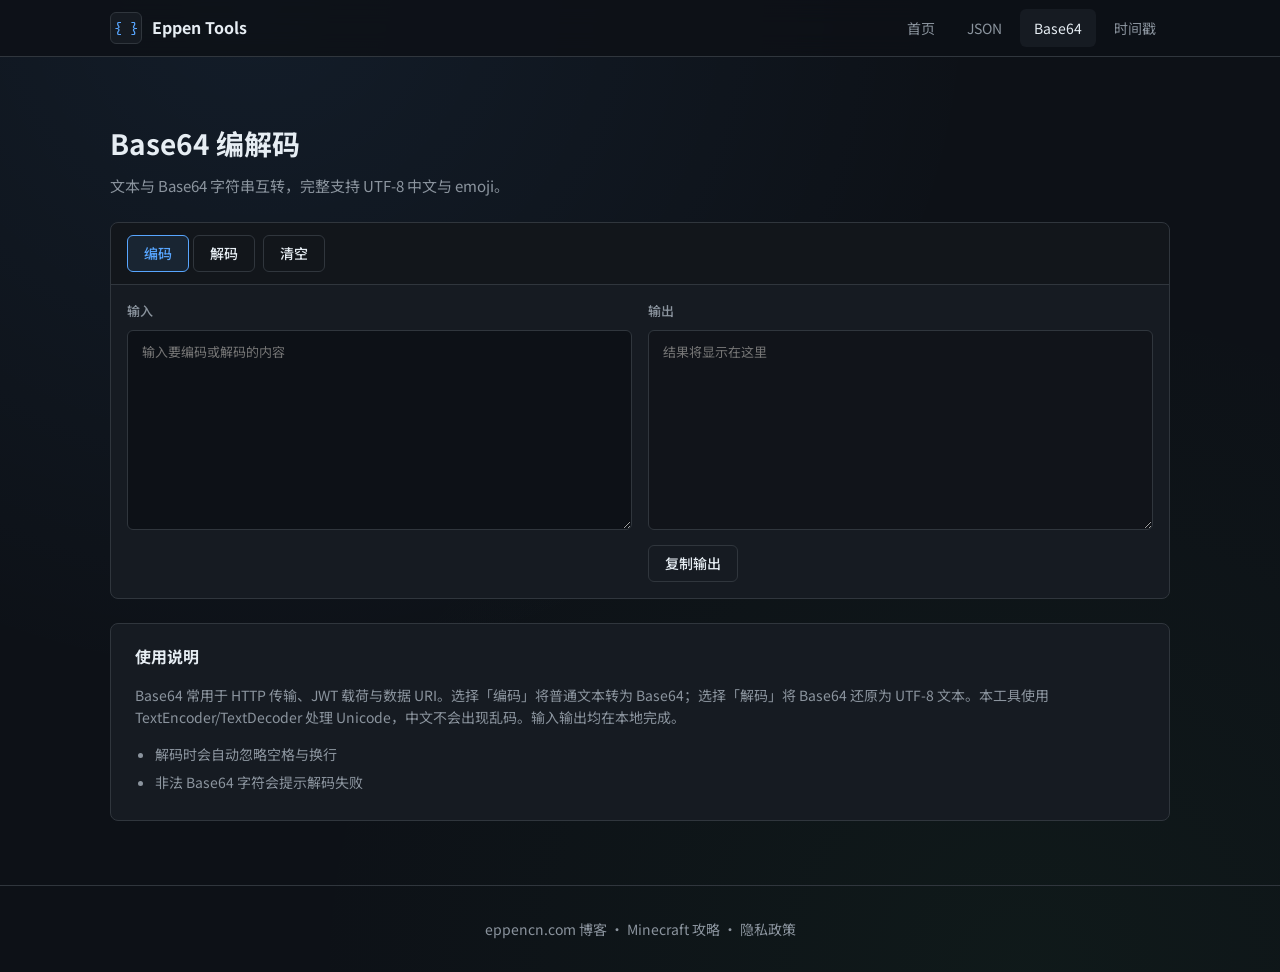
==== base64.html @ d5dbe2d1 "初始化开发者工具站 tools.eppencn.com。 包含 JSON 格式化、Base64 编解码、Unix 时间戳转换及 GitHub Pages 部署配置。  Co-authored-by: " ====
<!DOCTYPE html>
<html lang="zh-CN">
<head>
  <meta charset="UTF-8">
  <meta name="viewport" content="width=device-width, initial-scale=1.0">
  <meta name="description" content="免费在线 Base64 编码与解码工具，支持 UTF-8 中文。浏览器本地运行，数据不上传。">
  <meta name="google-adsense-account" content="ca-pub-2045994937692573">
  <title>Base64 编解码 · Eppen Tools</title>
  <link rel="preconnect" href="https://fonts.googleapis.com">
  <link rel="preconnect" href="https://fonts.gstatic.com" crossorigin>
  <link href="https://fonts.googleapis.com/css2?family=IBM+Plex+Mono:wght@400;500&family=Noto+Sans+SC:wght@400;500;700&display=swap" rel="stylesheet">
  <link rel="stylesheet" href="css/style.css?v=1">
</head>
<body data-page="base64">
  <header class="site-header">
    <nav class="nav container">
      <a class="logo" href="index.html">
        <span class="logo-icon">{ }</span>
        <span>Eppen Tools</span>
      </a>
      <button class="nav-toggle" id="navToggle" aria-label="打开菜单">
        <span></span><span></span><span></span>
      </button>
      <ul class="nav-links" id="navLinks">
        <li><a href="index.html" data-nav="home">首页</a></li>
        <li><a href="json-formatter.html" data-nav="json">JSON</a></li>
        <li><a href="base64.html" data-nav="base64">Base64</a></li>
        <li><a href="timestamp.html" data-nav="timestamp">时间戳</a></li>
      </ul>
    </nav>
  </header>

  <main class="section">
    <div class="container">
      <div class="page-header">
        <h1>Base64 编解码</h1>
        <p>文本与 Base64 字符串互转，完整支持 UTF-8 中文与 emoji。</p>
      </div>

      <div class="tool-panel">
        <div class="tool-toolbar">
          <div class="mode-tabs btn-group">
            <button type="button" class="btn btn-outline active" id="btnEncode">编码</button>
            <button type="button" class="btn btn-outline" id="btnDecode">解码</button>
          </div>
          <button type="button" class="btn btn-outline" id="btnClear">清空</button>
        </div>
        <div class="tool-body">
          <div class="tool-columns">
            <div>
              <label class="field-label" for="base64Input">输入</label>
              <textarea id="base64Input" placeholder="输入要编码或解码的内容" spellcheck="false"></textarea>
            </div>
            <div>
              <label class="field-label" for="base64Output">输出</label>
              <textarea id="base64Output" class="output" readonly placeholder="结果将显示在这里" spellcheck="false"></textarea>
              <div class="btn-group" style="margin-top: 8px;">
                <button type="button" class="btn btn-outline" id="btnCopyOut">复制输出</button>
              </div>
            </div>
          </div>
          <div class="status-msg" id="base64Status" hidden role="alert"></div>
        </div>
      </div>

      <div class="help-block">
        <h2>使用说明</h2>
        <p>Base64 常用于 HTTP 传输、JWT 载荷与数据 URI。选择「编码」将普通文本转为 Base64；选择「解码」将 Base64 还原为 UTF-8 文本。本工具使用 TextEncoder/TextDecoder 处理 Unicode，中文不会出现乱码。输入输出均在本地完成。</p>
        <ul>
          <li>解码时会自动忽略空格与换行</li>
          <li>非法 Base64 字符会提示解码失败</li>
        </ul>
      </div>
    </div>
  </main>

  <footer class="site-footer">
    <div class="container footer-inner">
      <p class="footer-note">
        <a href="https://eppencn.com/" target="_blank" rel="noopener">eppencn.com 博客</a> ·
        <a href="https://mcguidehub.eppencn.com/" target="_blank" rel="noopener">Minecraft 攻略</a> ·
        <a href="privacy.html">隐私政策</a>
      </p>
    </div>
  </footer>

  <script src="js/ads-config.js?v=1"></script>
  <script src="js/ads.js?v=1"></script>
  <script src="js/common.js?v=1"></script>
  <script src="js/base64.js?v=1"></script>
</body>
</html>
---- css/style.css ----
/* Eppen Tools — developer utility theme */

:root {
  --bg: #0d1117;
  --bg-elevated: #161b22;
  --bg-input: #0d1117;
  --border: #30363d;
  --border-focus: #58a6ff;
  --text: #e6edf3;
  --text-muted: #8b949e;
  --accent: #58a6ff;
  --accent-hover: #79b8ff;
  --success: #3fb950;
  --error: #f85149;
  --warning: #d29922;
  --mono: 'IBM Plex Mono', 'Noto Sans SC', monospace;
  --sans: 'Noto Sans SC', system-ui, sans-serif;
  --radius: 8px;
  --shadow: 0 8px 24px rgba(0, 0, 0, 0.4);
}

*, *::before, *::after {
  box-sizing: border-box;
}

html {
  scroll-behavior: smooth;
}

body {
  margin: 0;
  min-height: 100vh;
  font-family: var(--sans);
  font-size: 16px;
  line-height: 1.6;
  color: var(--text);
  background: var(--bg);
  background-image:
    radial-gradient(ellipse at 20% 0%, rgba(88, 166, 255, 0.08) 0%, transparent 50%),
    radial-gradient(ellipse at 80% 100%, rgba(63, 185, 80, 0.05) 0%, transparent 50%);
}

a {
  color: var(--accent);
  text-decoration: none;
}

a:hover {
  color: var(--accent-hover);
  text-decoration: underline;
}

.container {
  width: 100%;
  max-width: 1100px;
  margin: 0 auto;
  padding: 0 20px;
}

.container.narrow {
  max-width: 720px;
}

/* Header */
.site-header {
  position: sticky;
  top: 0;
  z-index: 100;
  background: rgba(13, 17, 23, 0.85);
  backdrop-filter: blur(12px);
  border-bottom: 1px solid var(--border);
}

.nav {
  display: flex;
  align-items: center;
  justify-content: space-between;
  min-height: 56px;
  gap: 16px;
}

.logo {
  display: flex;
  align-items: center;
  gap: 10px;
  font-weight: 700;
  color: var(--text);
  text-decoration: none;
}

.logo:hover {
  color: var(--text);
  text-decoration: none;
}

.logo-icon {
  display: flex;
  align-items: center;
  justify-content: center;
  width: 32px;
  height: 32px;
  font-family: var(--mono);
  font-size: 14px;
  font-weight: 500;
  color: var(--accent);
  background: var(--bg-elevated);
  border: 1px solid var(--border);
  border-radius: 6px;
}

.nav-toggle {
  display: none;
  flex-direction: column;
  justify-content: center;
  gap: 5px;
  width: 40px;
  height: 40px;
  padding: 8px;
  background: transparent;
  border: 1px solid var(--border);
  border-radius: var(--radius);
  cursor: pointer;
}

.nav-toggle span {
  display: block;
  height: 2px;
  background: var(--text);
  border-radius: 1px;
}

.nav-links {
  display: flex;
  align-items: center;
  gap: 4px;
  margin: 0;
  padding: 0;
  list-style: none;
}

.nav-links a {
  display: block;
  padding: 8px 14px;
  font-size: 14px;
  color: var(--text-muted);
  border-radius: 6px;
  text-decoration: none;
  transition: color 0.15s, background 0.15s;
}

.nav-links a:hover,
.nav-links a.active {
  color: var(--text);
  background: var(--bg-elevated);
  text-decoration: none;
}

/* Hero & sections */
.hero {
  padding: 48px 0 32px;
  text-align: center;
}

.hero h1 {
  margin: 0 0 12px;
  font-size: clamp(1.75rem, 4vw, 2.25rem);
  font-weight: 700;
  letter-spacing: -0.02em;
}

.hero-tag {
  display: inline-block;
  margin: 0 0 16px;
  padding: 4px 12px;
  font-family: var(--mono);
  font-size: 12px;
  color: var(--accent);
  background: rgba(88, 166, 255, 0.1);
  border: 1px solid rgba(88, 166, 255, 0.25);
  border-radius: 999px;
}

.hero-desc {
  max-width: 560px;
  margin: 0 auto;
  color: var(--text-muted);
  font-size: 15px;
}

.section {
  padding: 32px 0 64px;
}

.section-title {
  margin: 0 0 24px;
  font-size: 1.25rem;
  font-weight: 600;
}

.page-header {
  padding: 32px 0 24px;
}

.page-header h1 {
  margin: 0 0 8px;
  font-size: 1.75rem;
}

.page-header p {
  margin: 0;
  color: var(--text-muted);
  font-size: 15px;
}

/* Tool grid (home) */
.tool-grid {
  display: grid;
  grid-template-columns: repeat(auto-fill, minmax(280px, 1fr));
  gap: 16px;
}

.tool-card {
  display: flex;
  flex-direction: column;
  padding: 24px;
  background: var(--bg-elevated);
  border: 1px solid var(--border);
  border-radius: var(--radius);
  text-decoration: none;
  color: inherit;
  transition: border-color 0.15s, box-shadow 0.15s, transform 0.15s;
}

.tool-card:hover {
  border-color: var(--accent);
  box-shadow: var(--shadow);
  transform: translateY(-2px);
  text-decoration: none;
  color: inherit;
}

.tool-card-icon {
  font-family: var(--mono);
  font-size: 1.5rem;
  margin-bottom: 12px;
  color: var(--accent);
}

.tool-card h2 {
  margin: 0 0 8px;
  font-size: 1.1rem;
}

.tool-card p {
  margin: 0;
  font-size: 14px;
  color: var(--text-muted);
  flex: 1;
}

.tool-card-arrow {
  margin-top: 16px;
  font-size: 14px;
  color: var(--accent);
}

/* Cards & panels */
.card {
  padding: 20px 24px;
  margin-bottom: 16px;
  background: var(--bg-elevated);
  border: 1px solid var(--border);
  border-radius: var(--radius);
}

.card h2 {
  margin: 0 0 12px;
  font-size: 1rem;
}

.text-muted {
  color: var(--text-muted);
}

/* Tool workspace */
.tool-panel {
  background: var(--bg-elevated);
  border: 1px solid var(--border);
  border-radius: var(--radius);
  overflow: hidden;
}

.tool-toolbar {
  display: flex;
  flex-wrap: wrap;
  align-items: center;
  gap: 8px;
  padding: 12px 16px;
  background: rgba(0, 0, 0, 0.2);
  border-bottom: 1px solid var(--border);
}

.tool-body {
  padding: 16px;
}

.tool-columns {
  display: grid;
  grid-template-columns: 1fr 1fr;
  gap: 16px;
}

.tool-columns.single {
  grid-template-columns: 1fr;
}

.field-label {
  display: block;
  margin-bottom: 8px;
  font-size: 13px;
  font-weight: 500;
  color: var(--text-muted);
}

textarea,
input[type="text"],
input[type="number"] {
  width: 100%;
  padding: 12px 14px;
  font-family: var(--mono);
  font-size: 13px;
  line-height: 1.5;
  color: var(--text);
  background: var(--bg-input);
  border: 1px solid var(--border);
  border-radius: 6px;
  resize: vertical;
  transition: border-color 0.15s;
}

textarea:focus,
input:focus {
  outline: none;
  border-color: var(--border-focus);
  box-shadow: 0 0 0 3px rgba(88, 166, 255, 0.15);
}

textarea {
  min-height: 200px;
}

textarea.output {
  background: rgba(0, 0, 0, 0.25);
}

textarea.error-field {
  border-color: var(--error);
}

/* Buttons */
.btn {
  display: inline-flex;
  align-items: center;
  justify-content: center;
  gap: 6px;
  padding: 8px 16px;
  font-family: var(--sans);
  font-size: 14px;
  font-weight: 500;
  line-height: 1.4;
  border-radius: 6px;
  border: 1px solid transparent;
  cursor: pointer;
  transition: background 0.15s, border-color 0.15s, color 0.15s;
}

.btn-primary {
  color: #fff;
  background: var(--accent);
  border-color: var(--accent);
}

.btn-primary:hover {
  background: var(--accent-hover);
  border-color: var(--accent-hover);
}

.btn-outline {
  color: var(--text);
  background: transparent;
  border-color: var(--border);
}

.btn-outline:hover {
  background: var(--bg-elevated);
  border-color: var(--text-muted);
}

.btn-outline.active {
  color: var(--accent);
  border-color: var(--accent);
  background: rgba(88, 166, 255, 0.1);
}

.btn-group {
  display: flex;
  flex-wrap: wrap;
  gap: 8px;
}

/* Mode tabs (base64) */
.mode-tabs {
  display: flex;
  gap: 4px;
}

/* Result info */
.result-grid {
  display: grid;
  gap: 12px;
  margin-top: 16px;
}

.result-item {
  padding: 12px 16px;
  background: rgba(0, 0, 0, 0.2);
  border: 1px solid var(--border);
  border-radius: 6px;
}

.result-item label {
  display: block;
  margin-bottom: 4px;
  font-size: 12px;
  color: var(--text-muted);
  text-transform: uppercase;
  letter-spacing: 0.04em;
}

.result-item output,
.result-item .result-value {
  font-family: var(--mono);
  font-size: 14px;
  word-break: break-all;
}

.status-msg {
  margin-top: 12px;
  padding: 10px 14px;
  font-size: 13px;
  border-radius: 6px;
}

.status-msg.error {
  color: var(--error);
  background: rgba(248, 81, 73, 0.1);
  border: 1px solid rgba(248, 81, 73, 0.3);
}

.status-msg.success {
  color: var(--success);
  background: rgba(63, 185, 80, 0.1);
  border: 1px solid rgba(63, 185, 80, 0.3);
}

.status-msg[hidden] {
  display: none;
}

/* Toast */
.toast {
  position: fixed;
  bottom: 24px;
  left: 50%;
  transform: translateX(-50%) translateY(80px);
  padding: 10px 20px;
  font-size: 14px;
  color: var(--text);
  background: var(--bg-elevated);
  border: 1px solid var(--border);
  border-radius: 999px;
  box-shadow: var(--shadow);
  opacity: 0;
  transition: transform 0.25s, opacity 0.25s;
  z-index: 1000;
  pointer-events: none;
}

.toast.show {
  transform: translateX(-50%) translateY(0);
  opacity: 1;
}

/* Help text */
.help-block {
  margin-top: 24px;
  padding: 20px 24px;
  font-size: 14px;
  color: var(--text-muted);
  background: var(--bg-elevated);
  border: 1px solid var(--border);
  border-radius: var(--radius);
}

.help-block h2 {
  margin: 0 0 12px;
  font-size: 1rem;
  color: var(--text);
}

.help-block ul {
  margin: 0;
  padding-left: 20px;
}

.help-block li {
  margin-bottom: 6px;
}

/* Footer */
.site-footer {
  padding: 32px 0;
  border-top: 1px solid var(--border);
  margin-top: auto;
}

.footer-inner {
  text-align: center;
}

.footer-note {
  margin: 0;
  font-size: 14px;
  color: var(--text-muted);
}

.footer-note a {
  color: var(--text-muted);
}

.footer-note a:hover {
  color: var(--accent);
}

.ad-slot {
  margin: 16px 0;
  min-height: 0;
}

.ad-slot[hidden] {
  display: none;
}

/* Responsive */
@media (max-width: 768px) {
  .nav-toggle {
    display: flex;
  }

  .nav-links {
    display: none;
    position: absolute;
    top: 56px;
    left: 0;
    right: 0;
    flex-direction: column;
    padding: 12px;
    background: var(--bg-elevated);
    border-bottom: 1px solid var(--border);
  }

  .nav-links.open {
    display: flex;
  }

  .nav {
    position: relative;
  }

  .tool-columns {
    grid-template-columns: 1fr;
  }

  .hero {
    padding: 32px 0 24px;
  }
}
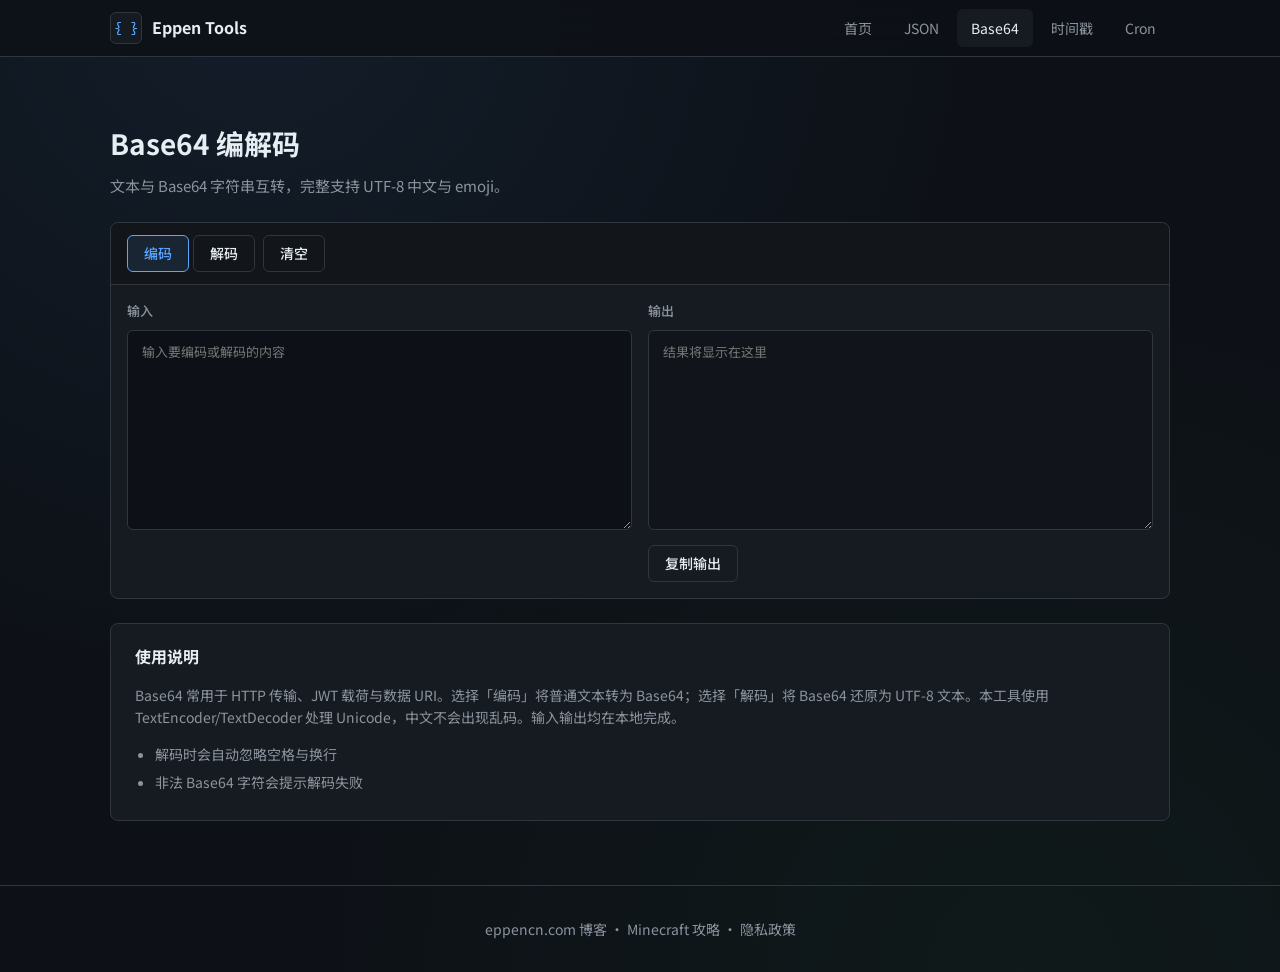
==== commit 03126cab: "新增 Cron 表达式解析工具。 支持 5 段 Unix Cron 字段说明、常用预设与接下来 8 次执行时间预览。  Co-authored-by: Cursor <cursoragent@curs" ====
--- a/base64.html
+++ b/base64.html
@@ -26,6 +26,7 @@
         <li><a href="json-formatter.html" data-nav="json">JSON</a></li>
         <li><a href="base64.html" data-nav="base64">Base64</a></li>
         <li><a href="timestamp.html" data-nav="timestamp">时间戳</a></li>
+        <li><a href="cron.html" data-nav="cron">Cron</a></li>
       </ul>
     </nav>
   </header>
--- a/css/style.css
+++ b/css/style.css
@@ -551,6 +551,49 @@
   display: none;
 }
 
+.cron-table {
+  width: 100%;
+  margin-top: 16px;
+  border-collapse: collapse;
+  font-size: 14px;
+}
+
+.cron-table th,
+.cron-table td {
+  padding: 10px 12px;
+  text-align: left;
+  border-bottom: 1px solid var(--border);
+}
+
+.cron-table th {
+  color: var(--text-muted);
+  font-weight: 500;
+  font-size: 12px;
+  text-transform: uppercase;
+  letter-spacing: 0.04em;
+}
+
+.cron-table code {
+  font-family: var(--mono);
+  font-size: 13px;
+  color: var(--accent);
+}
+
+.cron-runs {
+  margin: 16px 0 0;
+  padding-left: 20px;
+}
+
+.cron-runs li {
+  margin-bottom: 8px;
+  font-family: var(--mono);
+  font-size: 13px;
+}
+
+.cron-runs code {
+  color: var(--text);
+}
+
 /* Responsive */
 @media (max-width: 768px) {
   .nav-toggle {
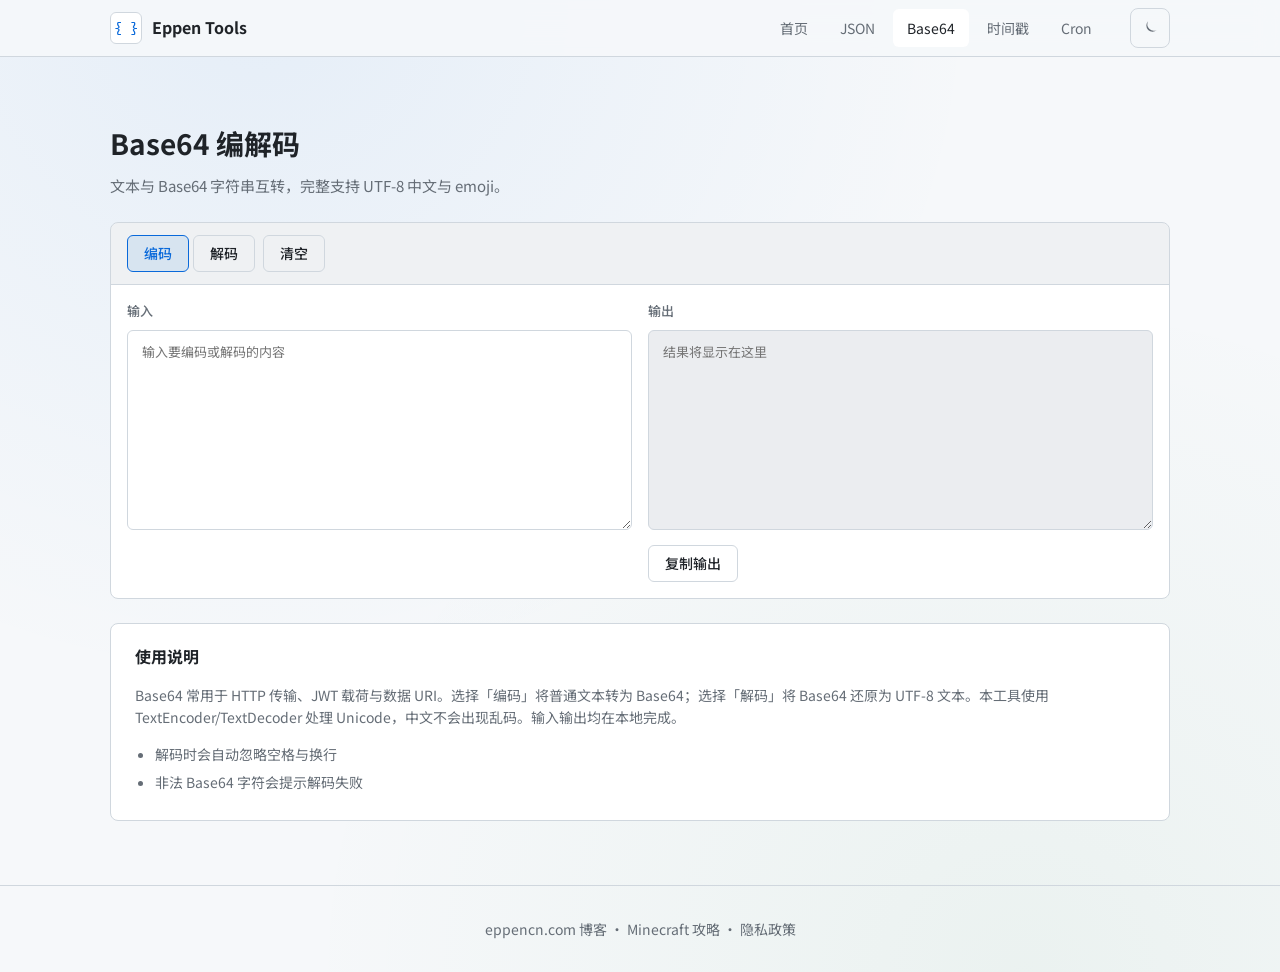
==== commit 7e59583c: "增加全站暗色/亮色主题切换，并按 mes-parent 重构 Cron 可视化编辑器。 Co-authored-by: Cursor <cursoragent@cursor.com>" ====
--- a/base64.html
+++ b/base64.html
@@ -9,7 +9,8 @@
   <link rel="preconnect" href="https://fonts.googleapis.com">
   <link rel="preconnect" href="https://fonts.gstatic.com" crossorigin>
   <link href="https://fonts.googleapis.com/css2?family=IBM+Plex+Mono:wght@400;500&family=Noto+Sans+SC:wght@400;500;700&display=swap" rel="stylesheet">
-  <link rel="stylesheet" href="css/style.css?v=1">
+  <script src="js/theme-init.js?v=1"></script>
+  <link rel="stylesheet" href="css/style.css?v=6">
 </head>
 <body data-page="base64">
   <header class="site-header">
@@ -18,9 +19,6 @@
         <span class="logo-icon">{ }</span>
         <span>Eppen Tools</span>
       </a>
-      <button class="nav-toggle" id="navToggle" aria-label="打开菜单">
-        <span></span><span></span><span></span>
-      </button>
       <ul class="nav-links" id="navLinks">
         <li><a href="index.html" data-nav="home">首页</a></li>
         <li><a href="json-formatter.html" data-nav="json">JSON</a></li>
@@ -28,6 +26,15 @@
         <li><a href="timestamp.html" data-nav="timestamp">时间戳</a></li>
         <li><a href="cron.html" data-nav="cron">Cron</a></li>
       </ul>
+      <div class="nav-actions">
+        <button type="button" class="theme-toggle" id="themeToggle" aria-label="切换亮色主题" title="切换亮色主题">
+          <svg class="icon-sun" viewBox="0 0 24 24" aria-hidden="true"><path d="M12 17a5 5 0 1 0 0-10 5 5 0 0 0 0 10Zm0-14a1 1 0 0 1-1-1V1a1 1 0 1 1 2 0v1a1 1 0 0 1-1 1Zm0 20a1 1 0 0 1-1-1v-1a1 1 0 1 1 2 0v1a1 1 0 0 1-1 1ZM4.22 6.22a1 1 0 0 1 0-1.41l.71-.71a1 1 0 1 1 1.41 1.41l-.71.71a1 1 0 0 1-1.41 0ZM18.66 20.66a1 1 0 0 1 0-1.41l.71-.71a1 1 0 0 1 1.41 1.41l-.71.71a1 1 0 0 1-1.41 0ZM1 13a1 1 0 0 1 0-2h1a1 1 0 1 1 0 2H1Zm20 0a1 1 0 0 1 0-2h1a1 1 0 0 1 0 2h-1ZM4.22 19.78a1 1 0 0 1-1.41 0l-.71-.71a1 1 0 0 1 1.41-1.41l.71.71a1 1 0 0 1 0 1.41ZM18.66 5.34a1 1 0 0 1-1.41 0l-.71-.71a1 1 0 1 1 1.41-1.41l.71.71a1 1 0 0 1 0 1.41Z"/></svg>
+          <svg class="icon-moon" viewBox="0 0 24 24" aria-hidden="true"><path d="M21 14.5A8.5 8.5 0 0 1 9.5 3 7 7 0 1 0 21 14.5Z"/></svg>
+        </button>
+        <button class="nav-toggle" id="navToggle" aria-label="打开菜单">
+          <span></span><span></span><span></span>
+        </button>
+      </div>
     </nav>
   </header>
 
@@ -87,7 +94,7 @@
 
   <script src="js/ads-config.js?v=1"></script>
   <script src="js/ads.js?v=1"></script>
-  <script src="js/common.js?v=1"></script>
+  <script src="js/common.js?v=2"></script>
   <script src="js/base64.js?v=1"></script>
 </body>
 </html>
--- a/css/style.css
+++ b/css/style.css
@@ -1,6 +1,8 @@
 /* Eppen Tools — developer utility theme */
 
-:root {
+:root,
+[data-theme="dark"] {
+  color-scheme: dark;
   --bg: #0d1117;
   --bg-elevated: #161b22;
   --bg-input: #0d1117;
@@ -17,6 +19,43 @@
   --sans: 'Noto Sans SC', system-ui, sans-serif;
   --radius: 8px;
   --shadow: 0 8px 24px rgba(0, 0, 0, 0.4);
+  --header-bg: rgba(13, 17, 23, 0.85);
+  --overlay: rgba(0, 0, 0, 0.55);
+  --surface-muted: rgba(0, 0, 0, 0.2);
+  --code-bg: rgba(0, 0, 0, 0.25);
+  --accent-soft: rgba(88, 166, 255, 0.1);
+  --accent-border: rgba(88, 166, 255, 0.25);
+  --focus-ring: rgba(88, 166, 255, 0.15);
+  --modal-shadow: 0 16px 48px rgba(0, 0, 0, 0.35);
+  --gradient-1: rgba(88, 166, 255, 0.08);
+  --gradient-2: rgba(63, 185, 80, 0.05);
+}
+
+[data-theme="light"] {
+  color-scheme: light;
+  --bg: #f6f8fa;
+  --bg-elevated: #ffffff;
+  --bg-input: #ffffff;
+  --border: #d0d7de;
+  --border-focus: #0969da;
+  --text: #1f2328;
+  --text-muted: #656d76;
+  --accent: #0969da;
+  --accent-hover: #0550ae;
+  --success: #1a7f37;
+  --error: #cf222e;
+  --warning: #9a6700;
+  --shadow: 0 8px 24px rgba(140, 149, 159, 0.2);
+  --header-bg: rgba(246, 248, 250, 0.9);
+  --overlay: rgba(31, 35, 40, 0.45);
+  --surface-muted: rgba(175, 184, 193, 0.2);
+  --code-bg: rgba(175, 184, 193, 0.25);
+  --accent-soft: rgba(9, 105, 218, 0.1);
+  --accent-border: rgba(9, 105, 218, 0.25);
+  --focus-ring: rgba(9, 105, 218, 0.15);
+  --modal-shadow: 0 16px 48px rgba(140, 149, 159, 0.35);
+  --gradient-1: rgba(9, 105, 218, 0.07);
+  --gradient-2: rgba(26, 127, 55, 0.05);
 }
 
 *, *::before, *::after {
@@ -36,8 +75,8 @@
   color: var(--text);
   background: var(--bg);
   background-image:
-    radial-gradient(ellipse at 20% 0%, rgba(88, 166, 255, 0.08) 0%, transparent 50%),
-    radial-gradient(ellipse at 80% 100%, rgba(63, 185, 80, 0.05) 0%, transparent 50%);
+    radial-gradient(ellipse at 20% 0%, var(--gradient-1) 0%, transparent 50%),
+    radial-gradient(ellipse at 80% 100%, var(--gradient-2) 0%, transparent 50%);
 }
 
 a {
@@ -66,7 +105,7 @@
   position: sticky;
   top: 0;
   z-index: 100;
-  background: rgba(13, 17, 23, 0.85);
+  background: var(--header-bg);
   backdrop-filter: blur(12px);
   border-bottom: 1px solid var(--border);
 }
@@ -77,6 +116,10 @@
   justify-content: space-between;
   min-height: 56px;
   gap: 16px;
+}
+
+.nav:has(.nav-actions):not(:has(.nav-links)) .nav-actions {
+  margin-left: auto;
 }
 
 .logo {
@@ -133,7 +176,7 @@
   display: flex;
   align-items: center;
   gap: 4px;
-  margin: 0;
+  margin: 0 8px 0 auto;
   padding: 0;
   list-style: none;
 }
@@ -153,6 +196,54 @@
   color: var(--text);
   background: var(--bg-elevated);
   text-decoration: none;
+}
+
+.nav-actions {
+  display: flex;
+  align-items: center;
+  gap: 8px;
+  flex-shrink: 0;
+}
+
+.theme-toggle {
+  display: inline-flex;
+  align-items: center;
+  justify-content: center;
+  width: 40px;
+  height: 40px;
+  padding: 0;
+  color: var(--text-muted);
+  background: transparent;
+  border: 1px solid var(--border);
+  border-radius: var(--radius);
+  cursor: pointer;
+  transition: color 0.15s, background 0.15s, border-color 0.15s;
+}
+
+.theme-toggle:hover {
+  color: var(--text);
+  background: var(--bg-elevated);
+  border-color: var(--text-muted);
+}
+
+.theme-toggle svg {
+  width: 18px;
+  height: 18px;
+  fill: currentColor;
+}
+
+.theme-toggle .icon-sun,
+.theme-toggle .icon-moon {
+  display: none;
+}
+
+[data-theme="dark"] .theme-toggle .icon-sun,
+:root:not([data-theme="light"]) .theme-toggle .icon-sun {
+  display: block;
+}
+
+[data-theme="light"] .theme-toggle .icon-moon {
+  display: block;
 }
 
 /* Hero & sections */
@@ -175,8 +266,8 @@
   font-family: var(--mono);
   font-size: 12px;
   color: var(--accent);
-  background: rgba(88, 166, 255, 0.1);
-  border: 1px solid rgba(88, 166, 255, 0.25);
+  background: var(--accent-soft);
+  border: 1px solid var(--accent-border);
   border-radius: 999px;
 }
 
@@ -296,7 +387,7 @@
   align-items: center;
   gap: 8px;
   padding: 12px 16px;
-  background: rgba(0, 0, 0, 0.2);
+  background: var(--surface-muted);
   border-bottom: 1px solid var(--border);
 }
 
@@ -342,7 +433,7 @@
 input:focus {
   outline: none;
   border-color: var(--border-focus);
-  box-shadow: 0 0 0 3px rgba(88, 166, 255, 0.15);
+  box-shadow: 0 0 0 3px var(--focus-ring);
 }
 
 textarea {
@@ -350,7 +441,7 @@
 }
 
 textarea.output {
-  background: rgba(0, 0, 0, 0.25);
+  background: var(--code-bg);
 }
 
 textarea.error-field {
@@ -399,7 +490,7 @@
 .btn-outline.active {
   color: var(--accent);
   border-color: var(--accent);
-  background: rgba(88, 166, 255, 0.1);
+  background: var(--accent-soft);
 }
 
 .btn-group {
@@ -423,7 +514,7 @@
 
 .result-item {
   padding: 12px 16px;
-  background: rgba(0, 0, 0, 0.2);
+  background: var(--surface-muted);
   border: 1px solid var(--border);
   border-radius: 6px;
 }
@@ -594,6 +685,342 @@
   color: var(--text);
 }
 
+/* Input group with addon button */
+.input-group {
+  display: flex;
+  align-items: stretch;
+  width: 100%;
+}
+
+.input-group input[type="text"] {
+  flex: 1;
+  min-width: 0;
+  border-top-right-radius: 0;
+  border-bottom-right-radius: 0;
+  border-right: none;
+}
+
+.input-group input[type="text"]:focus {
+  z-index: 1;
+  border-right: 1px solid var(--border-focus);
+}
+
+.input-group-addon {
+  flex-shrink: 0;
+  border-top-left-radius: 0;
+  border-bottom-left-radius: 0;
+  border-left: none;
+  padding: 8px 14px;
+  white-space: nowrap;
+}
+
+.input-group-addon .addon-icon {
+  font-size: 16px;
+  line-height: 1;
+}
+
+.input-group-addon .addon-text {
+  margin-left: 6px;
+}
+
+@media (max-width: 480px) {
+  .input-group-addon .addon-text {
+    display: none;
+  }
+
+  .input-group-addon {
+    padding: 8px 12px;
+  }
+}
+
+/* Cron builder modal */
+.cron-modal {
+  position: fixed;
+  inset: 0;
+  z-index: 1000;
+  display: flex;
+  align-items: center;
+  justify-content: center;
+  padding: 16px;
+}
+
+.cron-modal[hidden] {
+  display: none;
+}
+
+.cron-modal-backdrop {
+  position: absolute;
+  inset: 0;
+  background: var(--overlay);
+}
+
+.cron-modal-dialog {
+  position: relative;
+  width: 100%;
+  max-width: 820px;
+  max-height: calc(100vh - 32px);
+  display: flex;
+  flex-direction: column;
+  background: var(--bg-elevated);
+  border: 1px solid var(--border);
+  border-radius: var(--radius);
+  box-shadow: var(--modal-shadow);
+}
+
+.cron-modal-header {
+  display: flex;
+  align-items: center;
+  justify-content: space-between;
+  gap: 12px;
+  padding: 16px 20px;
+  border-bottom: 1px solid var(--border);
+}
+
+.cron-modal-header h3 {
+  margin: 0;
+  font-size: 16px;
+  font-weight: 600;
+}
+
+.cron-modal-close {
+  display: flex;
+  align-items: center;
+  justify-content: center;
+  width: 32px;
+  height: 32px;
+  padding: 0;
+  font-size: 22px;
+  line-height: 1;
+  color: var(--text-muted);
+  background: transparent;
+  border: none;
+  border-radius: 6px;
+  cursor: pointer;
+}
+
+.cron-modal-close:hover {
+  color: var(--text);
+  background: var(--bg-input);
+}
+
+.cron-modal-body {
+  padding: 20px;
+  overflow-y: auto;
+}
+
+.cron-modal-footer {
+  display: flex;
+  justify-content: flex-end;
+  gap: 8px;
+  padding: 14px 20px;
+  border-top: 1px solid var(--border);
+}
+
+/* Cron builder */
+.cron-builder {
+  display: flex;
+  flex-direction: column;
+  gap: 16px;
+}
+
+.cron-field-tabs {
+  display: flex;
+  flex-wrap: wrap;
+  gap: 4px;
+  margin: 0;
+  padding: 0;
+  list-style: none;
+  border-bottom: 1px solid var(--border);
+}
+
+.cron-field-tab {
+  padding: 10px 16px;
+  font-family: var(--sans);
+  font-size: 14px;
+  font-weight: 500;
+  color: var(--text-muted);
+  background: transparent;
+  border: none;
+  border-bottom: 2px solid transparent;
+  margin-bottom: -1px;
+  cursor: pointer;
+  transition: color 0.15s, border-color 0.15s, background 0.15s;
+}
+
+.cron-field-tab:hover {
+  color: var(--text);
+  background: var(--surface-muted);
+}
+
+.cron-field-tab.active {
+  color: var(--accent);
+  border-bottom-color: var(--accent);
+  background: var(--accent-soft);
+}
+
+.cron-tab-panels {
+  min-height: 220px;
+}
+
+.cron-tab-panel {
+  display: none;
+}
+
+.cron-tab-panel.active {
+  display: block;
+}
+
+.cron-section {
+  padding: 14px;
+  border: 1px solid var(--border);
+  border-radius: var(--radius);
+  background: var(--bg-input);
+}
+
+.cron-radio-row {
+  display: flex;
+  flex-wrap: wrap;
+  align-items: center;
+  gap: 8px;
+  margin-bottom: 12px;
+  font-size: 14px;
+  line-height: 1.6;
+  cursor: pointer;
+}
+
+.cron-radio-row:last-child {
+  margin-bottom: 0;
+}
+
+.cron-radio-row input[type="radio"] {
+  accent-color: var(--accent);
+}
+
+.cron-inline-input {
+  width: 72px;
+  padding: 6px 8px;
+  font-family: var(--mono);
+  font-size: 13px;
+}
+
+.cron-specific-grid {
+  display: flex;
+  flex-wrap: wrap;
+  gap: 8px;
+  margin-top: 10px;
+  max-height: 180px;
+  overflow-y: auto;
+  padding-top: 8px;
+  border-top: 1px solid var(--border);
+}
+
+.cron-specific-grid[hidden] {
+  display: none !important;
+}
+
+.cron-specific-item {
+  display: inline-flex;
+  align-items: center;
+  gap: 4px;
+  min-width: 52px;
+  padding: 4px 8px;
+  font-size: 13px;
+  font-family: var(--mono);
+  background: var(--bg-elevated);
+  border: 1px solid var(--border);
+  border-radius: 4px;
+  cursor: pointer;
+  user-select: none;
+}
+
+.cron-specific-item:has(input:checked) {
+  border-color: var(--accent);
+  color: var(--accent);
+  background: var(--accent-soft);
+}
+
+.cron-output {
+  display: grid;
+  grid-template-columns: 1fr 1fr;
+  gap: 16px;
+  padding: 16px;
+  background: var(--surface-muted);
+  border: 1px solid var(--border);
+  border-radius: var(--radius);
+}
+
+.cron-output-title {
+  margin: 0 0 10px;
+  font-size: 14px;
+  font-weight: 600;
+}
+
+.cron-output-desc {
+  margin: 0 0 8px;
+  font-size: 13px;
+}
+
+.cron-output-main {
+  display: flex;
+  flex-direction: column;
+  gap: 10px;
+}
+
+.cron-output-main .cron-expr-preview {
+  margin: 0;
+}
+
+.cron-help-list {
+  margin: 0;
+  padding-left: 18px;
+  font-size: 13px;
+  color: var(--text-muted);
+}
+
+.cron-help-list li {
+  margin-bottom: 4px;
+}
+
+.cron-builder-runs {
+  padding: 14px 16px;
+  background: var(--bg-input);
+  border: 1px solid var(--border);
+  border-radius: var(--radius);
+}
+
+.cron-runs-inline {
+  margin: 0;
+  padding-left: 20px;
+}
+
+.cron-runs-inline li {
+  margin-bottom: 6px;
+  font-size: 13px;
+}
+
+.cron-expr-preview {
+  flex: 1;
+  min-width: 200px;
+  padding: 10px 14px;
+  font-family: var(--mono);
+  font-size: 15px;
+  color: var(--accent);
+  background: var(--code-bg);
+  border: 1px solid var(--border);
+  border-radius: 6px;
+}
+
+.btn-sm {
+  padding: 6px 12px;
+  font-size: 13px;
+}
+
+@media (max-width: 768px) {
+  .cron-output {
+    grid-template-columns: 1fr;
+  }
+}
+
 /* Responsive */
 @media (max-width: 768px) {
   .nav-toggle {
@@ -607,6 +1034,7 @@
     left: 0;
     right: 0;
     flex-direction: column;
+    margin: 0;
     padding: 12px;
     background: var(--bg-elevated);
     border-bottom: 1px solid var(--border);
